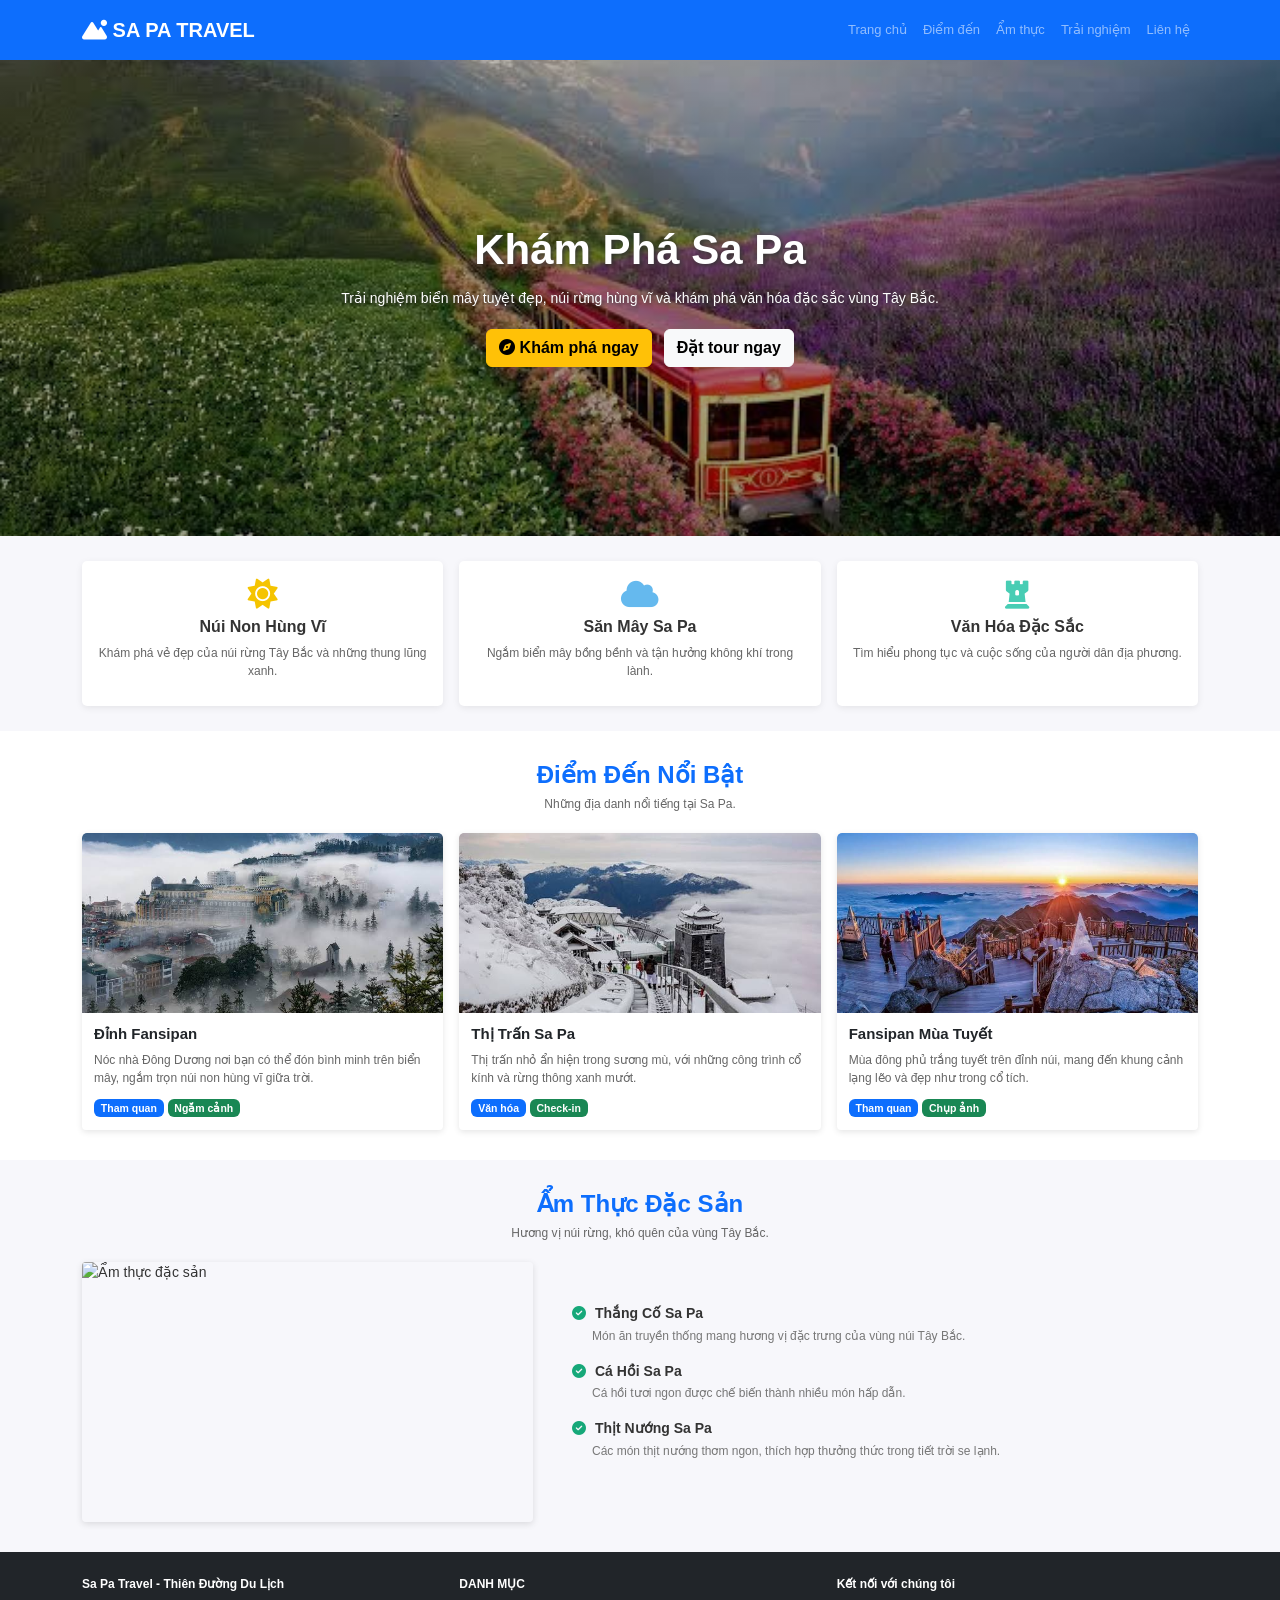
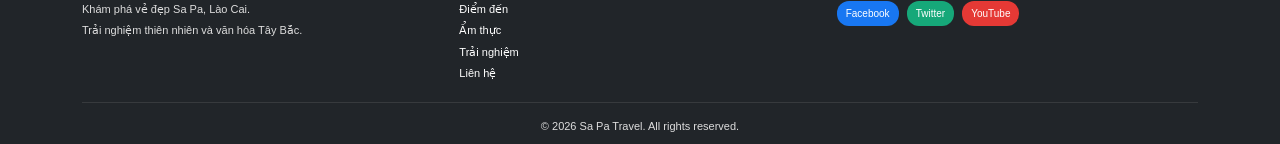
==== index1.html @ f21f4c22 "Update index1.html" ====
<!DOCTYPE html>
<html lang="vi">
<head>
    <meta charset="UTF-8">
    <meta name="viewport" content="width=device-width, initial-scale=1.0">
    <title>Sa Pa Travel</title>

    <link href="https://cdn.jsdelivr.net/npm/bootstrap@5.3.3/dist/css/bootstrap.min.css"
          rel="stylesheet">
    <link rel="stylesheet"
          href="https://cdnjs.cloudflare.com/ajax/libs/font-awesome/6.7.2/css/all.min.css">
    <link rel="stylesheet" href="style1.css">
</head>

<body>

<!-- NAVBAR -->
<nav class="navbar navbar-expand-lg navbar-dark fixed-top">
    <div class="container">
        <a class="navbar-brand fw-bold" href="#home">
            <i class="fa-solid fa-mountain-sun"></i> SA PA TRAVEL
        </a>

        <button class="navbar-toggler" type="button"
                data-bs-toggle="collapse" data-bs-target="#menu">
            <span class="navbar-toggler-icon"></span>
        </button>

        <div class="collapse navbar-collapse" id="menu">
            <ul class="navbar-nav ms-auto">
                <li class="nav-item"><a class="nav-link" href="#home">Trang chủ</a></li>
                <li class="nav-item"><a class="nav-link" href="#places">Điểm đến</a></li>
                <li class="nav-item"><a class="nav-link" href="#food">Ẩm thực</a></li>
                <li class="nav-item"><a class="nav-link" href="#experience">Trải nghiệm</a></li>
                <li class="nav-item"><a class="nav-link" href="#contact">Liên hệ</a></li>
            </ul>
        </div>
    </div>
</nav>

<!-- BANNER -->
<header class="banner" id="home">
    <div class="banner-content">
        <h1>Khám Phá Sa Pa</h1>
        <p>
            Trải nghiệm biển mây tuyệt đẹp, núi rừng hùng vĩ
            và khám phá văn hóa đặc sắc vùng Tây Bắc.
        </p>
        <a href="#places" class="btn btn-warning fw-bold">
            <i class="fa-solid fa-compass"></i> Khám phá ngay
        </a>
        <a href="#experience" class="btn btn-light fw-bold ms-2">
            Đặt tour ngay
        </a>
    </div>
</header>

<!-- FEATURES -->
<section class="features" id="experience">
    <div class="container">
        <div class="row g-3">

            <div class="col-md-4">
                <div class="feature-card">
                    <i class="fa-solid fa-sun feature-icon sun"></i>
                    <h5>Núi Non Hùng Vĩ</h5>
                    <p>
                        Khám phá vẻ đẹp của núi rừng Tây Bắc
                        và những thung lũng xanh.
                    </p>
                </div>
            </div>

            <div class="col-md-4">
                <div class="feature-card">
                    <i class="fa-solid fa-cloud feature-icon cloud"></i>
                    <h5>Săn Mây Sa Pa</h5>
                    <p>
                        Ngắm biển mây bồng bềnh và tận hưởng
                        không khí trong lành.
                    </p>
                </div>
            </div>

            <div class="col-md-4">
                <div class="feature-card">
                    <i class="fa-solid fa-chess-rook feature-icon culture"></i>
                    <h5>Văn Hóa Đặc Sắc</h5>
                    <p>
                        Tìm hiểu phong tục và cuộc sống của
                        người dân địa phương.
                    </p>
                </div>
            </div>

        </div>
    </div>
</section>

<!-- TOURIST PLACES -->
<section class="section-padding" id="places">
    <div class="container">
        <div class="section-title">
            <h2>Điểm Đến Nổi Bật</h2>
            <p>Những địa danh nổi tiếng tại Sa Pa.</p>
        </div>

        <div class="row g-3">

            <div class="col-md-4">
                <div class="card travel-card h-100">
                    <img
                        src="images 2.jpg"
                        class="card-img-top" alt="Núi Fansipan">
                    <div class="card-body">
                        <h5>Đỉnh Fansipan</h5>
                        <p>
                            Nóc nhà Đông Dương nơi bạn có thể đón bình minh trên biển mây, ngắm trọn núi non hùng vĩ giữa trời.
                        </p>
                        <span class="badge text-bg-primary">Tham quan</span>
                        <span class="badge text-bg-success">Ngắm cảnh</span>
                    </div>
                </div>
            </div>

            <div class="col-md-4">
                <div class="card travel-card h-100">
                    <img
                        src="images (3).jpg"
                        class="card-img-top" alt="Bản làng Sa Pa">
                    <div class="card-body">
                        <h5>Thị Trấn Sa Pa</h5>
                        <p>
                            Thị trấn nhỏ ẩn hiện trong sương mù, với những công trình cổ kính và rừng thông xanh mướt.
                        </p>
                        <span class="badge text-bg-primary">Văn hóa</span>
                        <span class="badge text-bg-success">Check-in</span>
                    </div>
                </div>
            </div>

            <div class="col-md-4">
                <div class="card travel-card h-100">
                    <img
                        src="images 4.jpg"
                        class="card-img-top" alt="Phong cảnh núi rừng">
                    <div class="card-body">
                        <h5>Fansipan Mùa Tuyết</h5>
                        <p>
                            Mùa đông phủ trắng tuyết trên đỉnh núi, mang đến khung cảnh lạng lẽo và đẹp như trong cổ tích.
                        </p>
                        <span class="badge text-bg-primary">Tham quan</span>
                        <span class="badge text-bg-success">Chụp ảnh</span>
                    </div>
                </div>
            </div>

        </div>
    </div>
</section>

<!-- FOOD -->
<section class="food-section" id="food">
    <div class="container">
        <div class="section-title">
            <h2>Ẩm Thực Đặc Sản</h2>
            <p>Hương vị núi rừng, khó quên của vùng Tây Bắc.</p>
        </div>

        <div class="row align-items-center g-4">
            <div class="col-md-5">
                <img
                    src="images 5,jpg"
                    class="food-img" alt="Ẩm thực đặc sản">
            </div>

            <div class="col-md-7">
                <div class="food-list">

                    <div class="food-item">
                        <h6><i class="fa-solid fa-circle-check"></i> Thắng Cố Sa Pa</h6>
                        <p>
                            Món ăn truyền thống mang hương vị đặc trưng
                            của vùng núi Tây Bắc.
                        </p>
                    </div>

                    <div class="food-item">
                        <h6><i class="fa-solid fa-circle-check"></i> Cá Hồi Sa Pa</h6>
                        <p>
                            Cá hồi tươi ngon được chế biến thành nhiều
                            món hấp dẫn.
                        </p>
                    </div>

                    <div class="food-item">
                        <h6><i class="fa-solid fa-circle-check"></i> Thịt Nướng Sa Pa</h6>
                        <p>
                            Các món thịt nướng thơm ngon, thích hợp
                            thưởng thức trong tiết trời se lạnh.
                        </p>
                    </div>

                </div>
            </div>
        </div>
    </div>
</section>

<!-- FOOTER -->
<footer id="contact">
    <div class="container">
        <div class="row g-3">

            <div class="col-md-4">
                <h6>Sa Pa Travel - Thiên Đường Du Lịch</h6>
                <p>Khám phá vẻ đẹp Sa Pa, Lào Cai.</p>
                <p>Trải nghiệm thiên nhiên và văn hóa Tây Bắc.</p>
            </div>

            <div class="col-md-4">
                <h6>DANH MỤC</h6>
                <a href="#places">Điểm đến</a><br>
                <a href="#food">Ẩm thực</a><br>
                <a href="#experience">Trải nghiệm</a><br>
                <a href="#contact">Liên hệ</a>
            </div>

            <div class="col-md-4">
                <h6>Kết nối với chúng tôi</h6>
                <a href="#contact" class="social facebook">Facebook</a>
                <a href="#contact" class="social twitter">Twitter</a>
                <a href="#contact" class="social youtube">YouTube</a>
            </div>

        </div>

        <hr>
        <p class="copyright">
            © 2026 Sa Pa Travel. All rights reserved.
        </p>
    </div>
</footer>

<script src="images 5.jpg"></script>
</body>
</html>
---- style1.css ----
* {
    box-sizing: border-box;
}

html {
    scroll-behavior: smooth;
    scroll-padding-top: 70px;
}

body {
    margin: 0;
    font-family: Arial, sans-serif;
    color: #333;
    font-size: 14px;
}
.navbar {
    padding: 10px 0;
    background-color: #0d6efd;
}

.navbar-brand {
    font-size: 20px;
}

.navbar .nav-link {
    font-size: 13px;
    transition: color 0.3s;
}

.navbar .nav-link:hover {
    color: #ffdd57;
}
.banner {
    background:
        linear-gradient(rgba(0, 0, 0, 0.25), rgba(0, 0, 0, 0.4)),
        url("images\ 1.jpg");

    background-size: cover;
    background-position: center;
    background-repeat: no-repeat;

    min-height: 360px;
    height: 42vw;
    max-height: 480px;
    margin-top: 56px;

    display: flex;
    justify-content: center;
    align-items: center;
    text-align: center;
    color: white;
    padding: 20px;
}

.banner-content {
    max-width: 850px;
}

.banner h1 {
    font-size: 42px;
    font-weight: bold;
    text-shadow: 2px 2px 5px #333;
}

.banner p {
    font-size: 14px;
    margin: 12px auto 20px;
    text-shadow: 1px 1px 4px #333;
}
.features {
    background: #f7f7fb;
    padding: 25px 0;
}

.feature-card {
    height: 100%;
    min-height: 145px;
    background: white;
    text-align: center;
    padding: 18px 15px;
    border-radius: 5px;
    box-shadow: 0 2px 7px rgba(0, 0, 0, 0.08);
}

.feature-icon {
    font-size: 30px;
    display: block;
    margin-bottom: 8px;
}

.sun {
    color: #f5c400;
}

.cloud {
    color: #65b9ee;
}

.culture {
    color: #48cdb4;
}

.feature-card h5 {
    font-size: 16px;
    font-weight: bold;
    margin-bottom: 8px;
}

.feature-card p {
    font-size: 12px;
    color: #666;
    margin-bottom: 0;
}
.section-padding,
.food-section {
    padding: 30px 0;
}

.section-title {
    text-align: center;
    margin-bottom: 20px;
}

.section-title h2 {
    color: #0d6efd;
    font-size: 24px;
    font-weight: bold;
    margin-bottom: 5px;
}

.section-title p {
    color: #666;
    font-size: 12px;
    margin-bottom: 0;
}
.travel-card {
    border: none;
    border-radius: 4px;
    overflow: hidden;
    box-shadow: 0 2px 6px rgba(0, 0, 0, 0.10);
    transition: transform 0.3s;
}

.travel-card:hover {
    transform: translateY(-4px);
}

.card-img-top {
    width: 100%;
    height: 180px;
    object-fit: cover;
}

.travel-card .card-body {
    padding: 12px;
}

.travel-card h5 {
    font-size: 15px;
    font-weight: bold;
    margin-bottom: 8px;
}

.travel-card p {
    color: #666;
    font-size: 12px;
    margin-bottom: 10px;
}
.food-section {
    background: #f7f7fb;
}

.food-img {
    display: block;
    width: 100%;
    height: 260px;
    object-fit: cover;
    border-radius: 4px;
    box-shadow: 0 2px 7px rgba(0, 0, 0, 0.12);
}

.food-list {
    padding-left: 15px;
}

.food-item {
    margin-bottom: 18px;
}

.food-item h6 {
    font-weight: bold;
    font-size: 14px;
    margin-bottom: 5px;
}

.food-item h6 i {
    color: #16a879;
    margin-right: 5px;
}

.food-item p {
    color: #777;
    font-size: 12px;
    margin-left: 20px;
    margin-bottom: 0;
}
footer {
    background: #212529;
    color: white;
    padding: 25px 0 10px;
    font-size: 11px;
}

footer h6 {
    font-size: 12px;
    font-weight: bold;
    margin-bottom: 10px;
}

footer p {
    margin-bottom: 5px;
    color: #ddd;
}

footer a {
    display: inline-block;
    color: white;
    text-decoration: none;
    margin: 0 5px 5px 0;
}

footer a:hover {
    color: #ffc107;
}

footer .social {
    padding: 5px 9px;
    border-radius: 12px;
    font-size: 10px;
}

.facebook {
    background: #1877f2;
}

.twitter {
    background: #16a879;
}

.youtube {
    background: #e53935;
}

footer hr {
    border-color: #777;
    margin: 15px 0;
}

.copyright {
    text-align: center;
    margin-bottom: 0;
}
@media (max-width: 767px) {
    .banner {
        height: 350px;
        min-height: 350px;
    }

    .banner h1 {
        font-size: 30px;
    }

    .banner p {
        font-size: 13px;
    }

    .banner .btn {
        margin: 4px;
    }

    .feature-card {
        min-height: auto;
    }

    .card-img-top {
        height: 200px;
    }

    .food-img {
        height: 220px;
    }

    footer {
        text-align: center;
    }
}
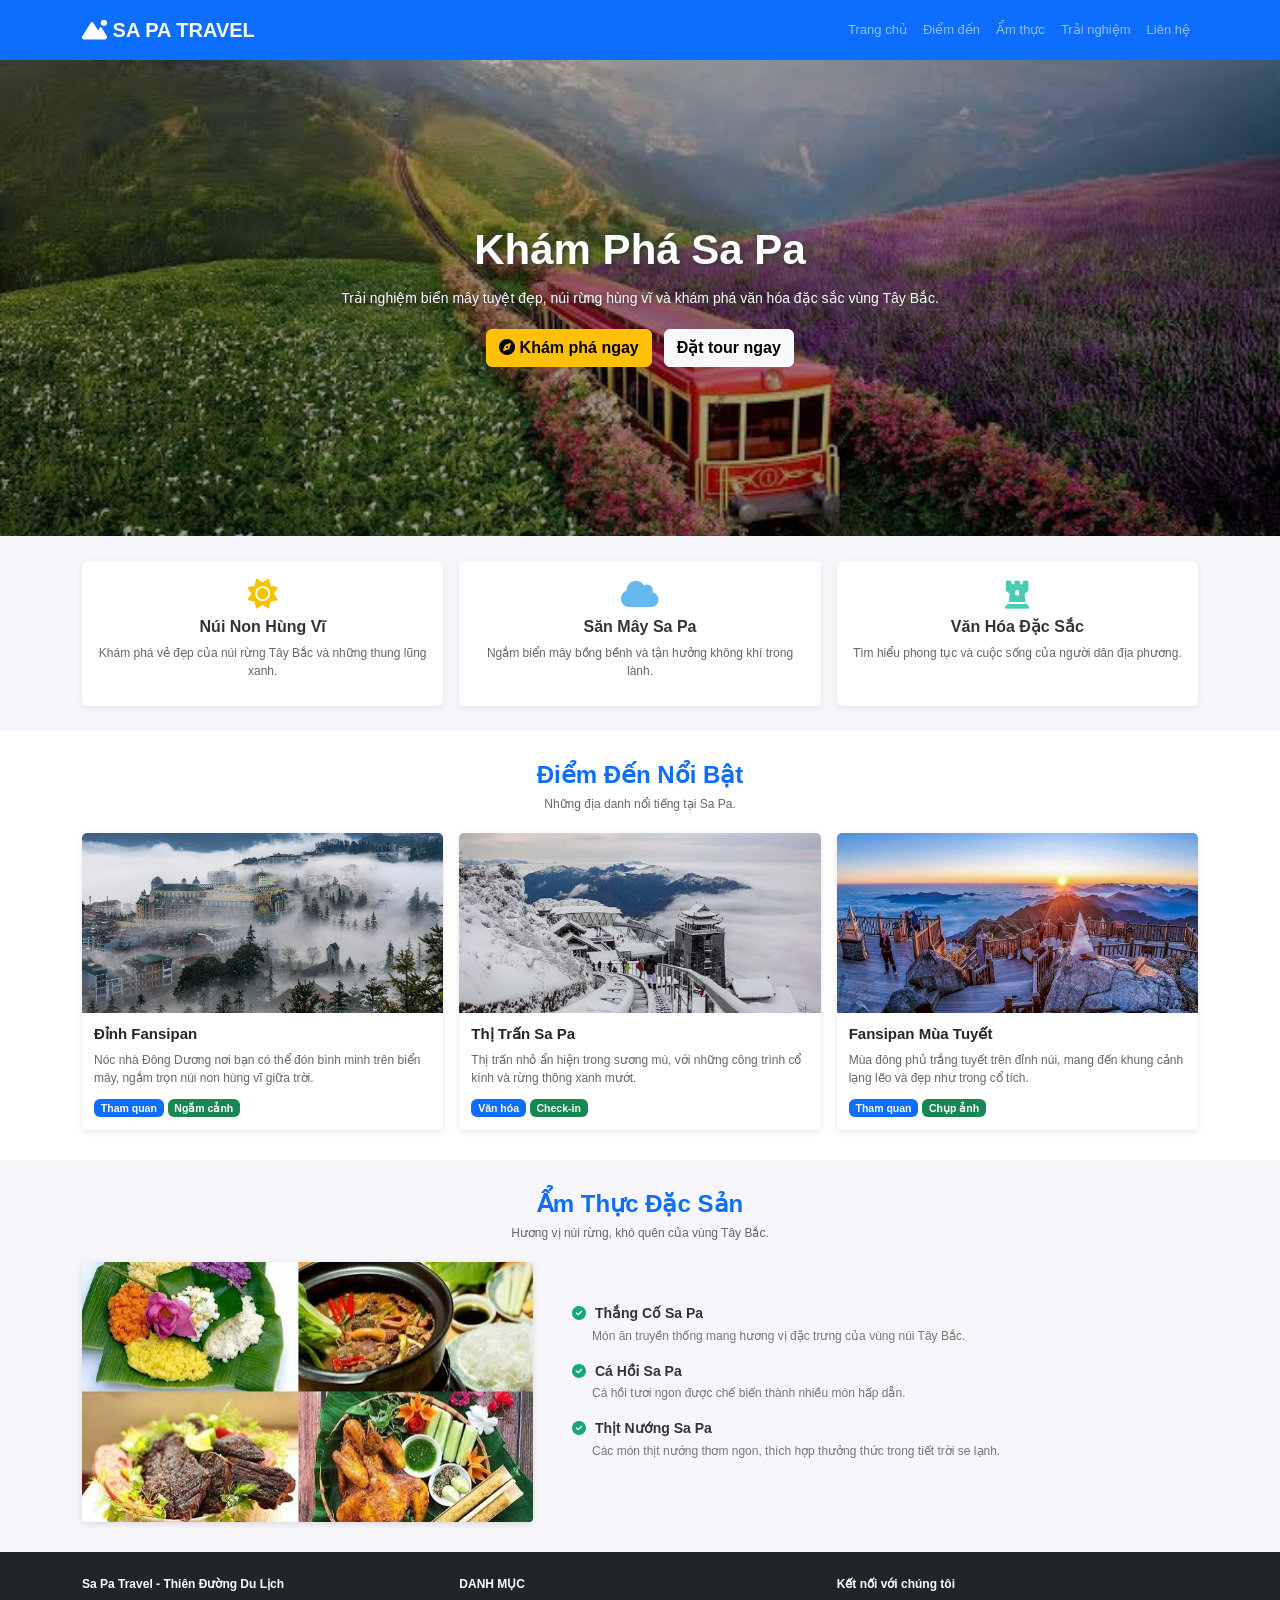
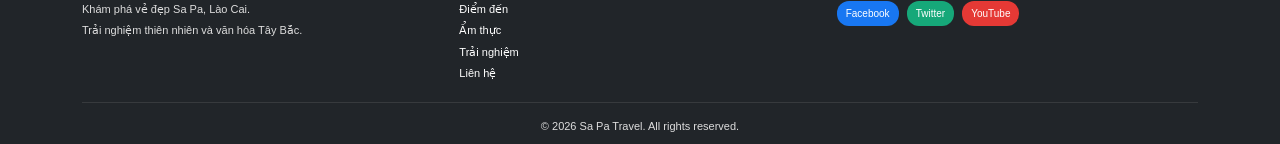
==== commit ef446bf1: "Update index1.html" ====
--- a/index1.html
+++ b/index1.html
@@ -15,7 +15,6 @@
 
 <body>
 
-<!-- NAVBAR -->
 <nav class="navbar navbar-expand-lg navbar-dark fixed-top">
     <div class="container">
         <a class="navbar-brand fw-bold" href="#home">
@@ -39,7 +38,6 @@
     </div>
 </nav>
 
-<!-- BANNER -->
 <header class="banner" id="home">
     <div class="banner-content">
         <h1>Khám Phá Sa Pa</h1>
@@ -55,8 +53,6 @@
         </a>
     </div>
 </header>
-
-<!-- FEATURES -->
 <section class="features" id="experience">
     <div class="container">
         <div class="row g-3">
@@ -97,8 +93,6 @@
         </div>
     </div>
 </section>
-
-<!-- TOURIST PLACES -->
 <section class="section-padding" id="places">
     <div class="container">
         <div class="section-title">
@@ -160,7 +154,6 @@
     </div>
 </section>
 
-<!-- FOOD -->
 <section class="food-section" id="food">
     <div class="container">
         <div class="section-title">
@@ -171,7 +164,7 @@
         <div class="row align-items-center g-4">
             <div class="col-md-5">
                 <img
-                    src="images 5,jpg"
+                    src="images 5.jpg"
                     class="food-img" alt="Ẩm thực đặc sản">
             </div>
 
@@ -207,8 +200,6 @@
         </div>
     </div>
 </section>
-
-<!-- FOOTER -->
 <footer id="contact">
     <div class="container">
         <div class="row g-3">
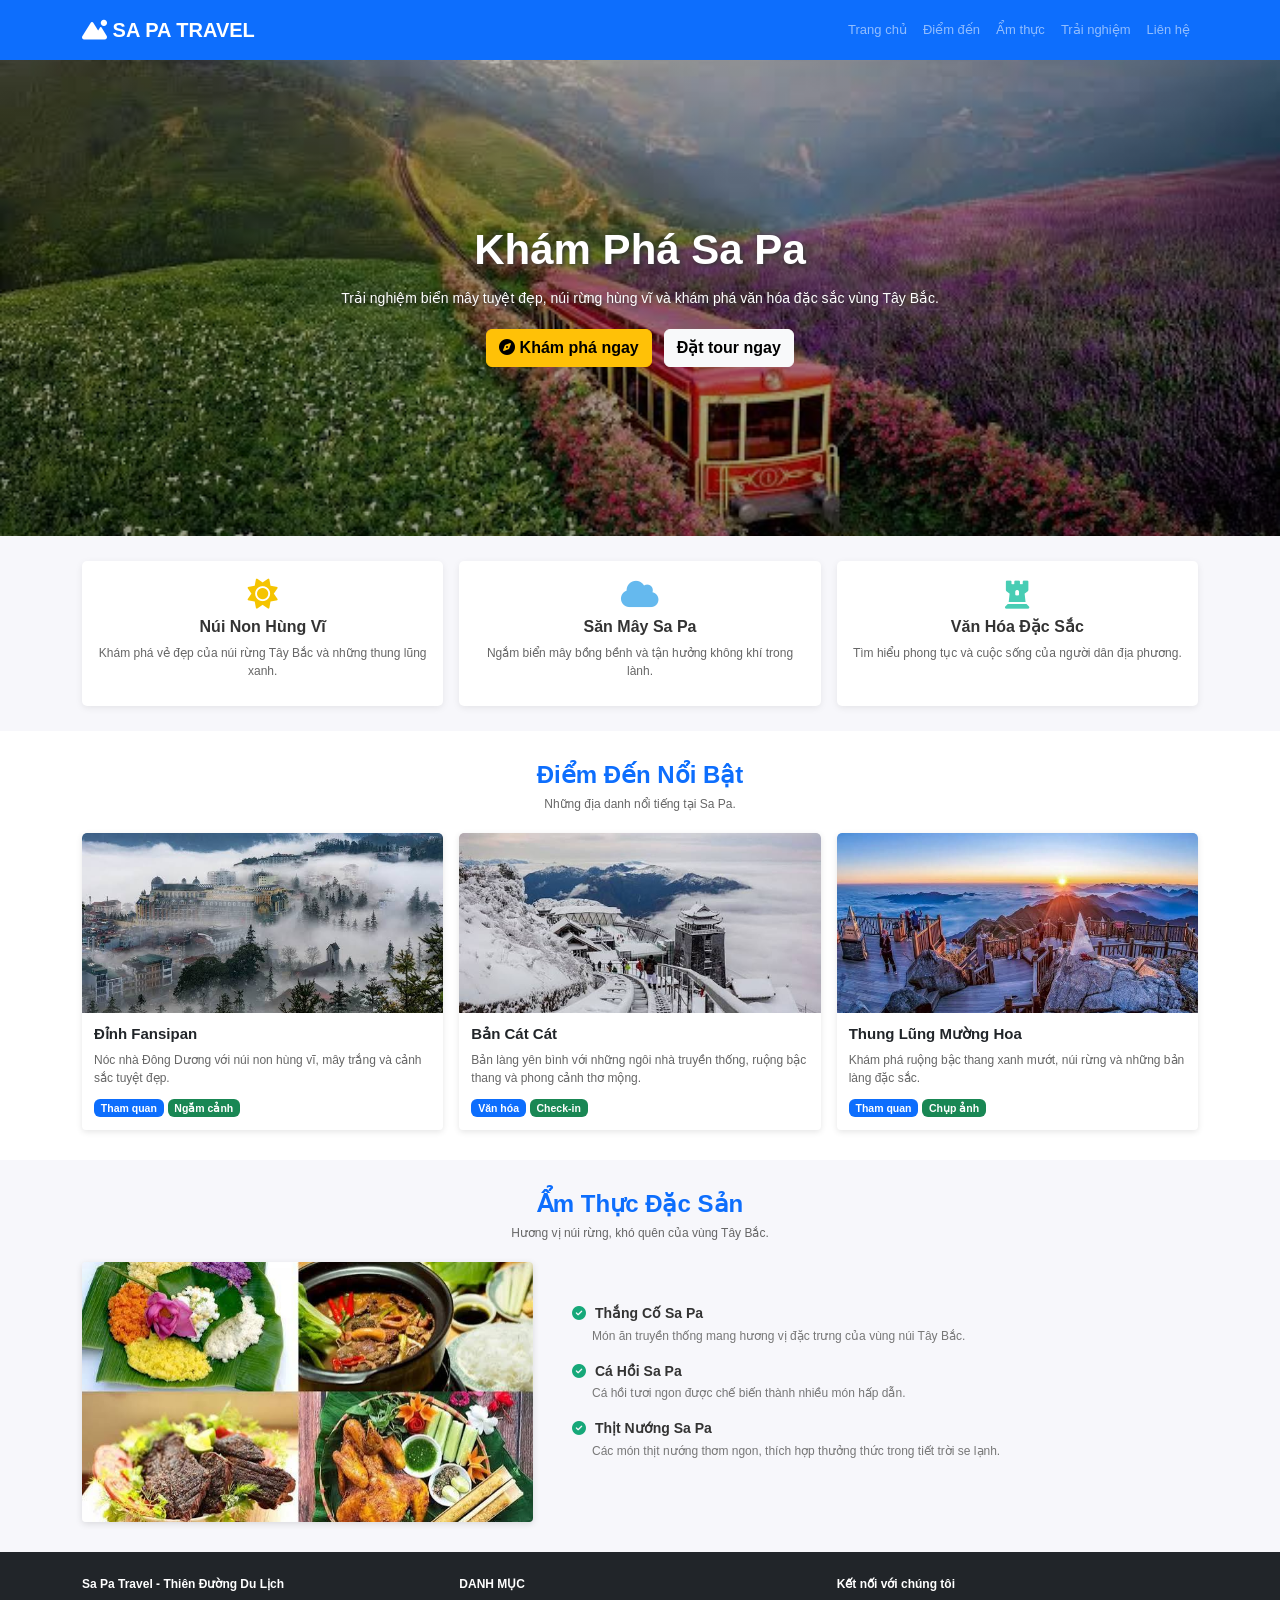
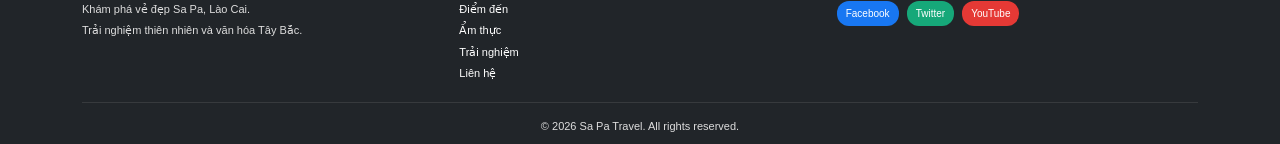
==== commit 78d6c463: "Update index1.html" ====
--- a/index1.html
+++ b/index1.html
@@ -14,7 +14,6 @@
 </head>
 
 <body>
-
 <nav class="navbar navbar-expand-lg navbar-dark fixed-top">
     <div class="container">
         <a class="navbar-brand fw-bold" href="#home">
@@ -37,7 +36,6 @@
         </div>
     </div>
 </nav>
-
 <header class="banner" id="home">
     <div class="banner-content">
         <h1>Khám Phá Sa Pa</h1>
@@ -110,7 +108,8 @@
                     <div class="card-body">
                         <h5>Đỉnh Fansipan</h5>
                         <p>
-                            Nóc nhà Đông Dương nơi bạn có thể đón bình minh trên biển mây, ngắm trọn núi non hùng vĩ giữa trời.
+                            Nóc nhà Đông Dương với núi non hùng vĩ,
+                            mây trắng và cảnh sắc tuyệt đẹp.
                         </p>
                         <span class="badge text-bg-primary">Tham quan</span>
                         <span class="badge text-bg-success">Ngắm cảnh</span>
@@ -124,9 +123,10 @@
                         src="images (3).jpg"
                         class="card-img-top" alt="Bản làng Sa Pa">
                     <div class="card-body">
-                        <h5>Thị Trấn Sa Pa</h5>
-                        <p>
-                            Thị trấn nhỏ ẩn hiện trong sương mù, với những công trình cổ kính và rừng thông xanh mướt.
+                        <h5>Bản Cát Cát</h5>
+                        <p>
+                            Bản làng yên bình với những ngôi nhà truyền thống,
+                            ruộng bậc thang và phong cảnh thơ mộng.
                         </p>
                         <span class="badge text-bg-primary">Văn hóa</span>
                         <span class="badge text-bg-success">Check-in</span>
@@ -140,9 +140,10 @@
                         src="images 4.jpg"
                         class="card-img-top" alt="Phong cảnh núi rừng">
                     <div class="card-body">
-                        <h5>Fansipan Mùa Tuyết</h5>
-                        <p>
-                            Mùa đông phủ trắng tuyết trên đỉnh núi, mang đến khung cảnh lạng lẽo và đẹp như trong cổ tích.
+                        <h5>Thung Lũng Mường Hoa</h5>
+                        <p>
+                            Khám phá ruộng bậc thang xanh mướt,
+                            núi rừng và những bản làng đặc sắc.
                         </p>
                         <span class="badge text-bg-primary">Tham quan</span>
                         <span class="badge text-bg-success">Chụp ảnh</span>
@@ -153,7 +154,6 @@
         </div>
     </div>
 </section>
-
 <section class="food-section" id="food">
     <div class="container">
         <div class="section-title">
@@ -200,6 +200,7 @@
         </div>
     </div>
 </section>
+
 <footer id="contact">
     <div class="container">
         <div class="row g-3">
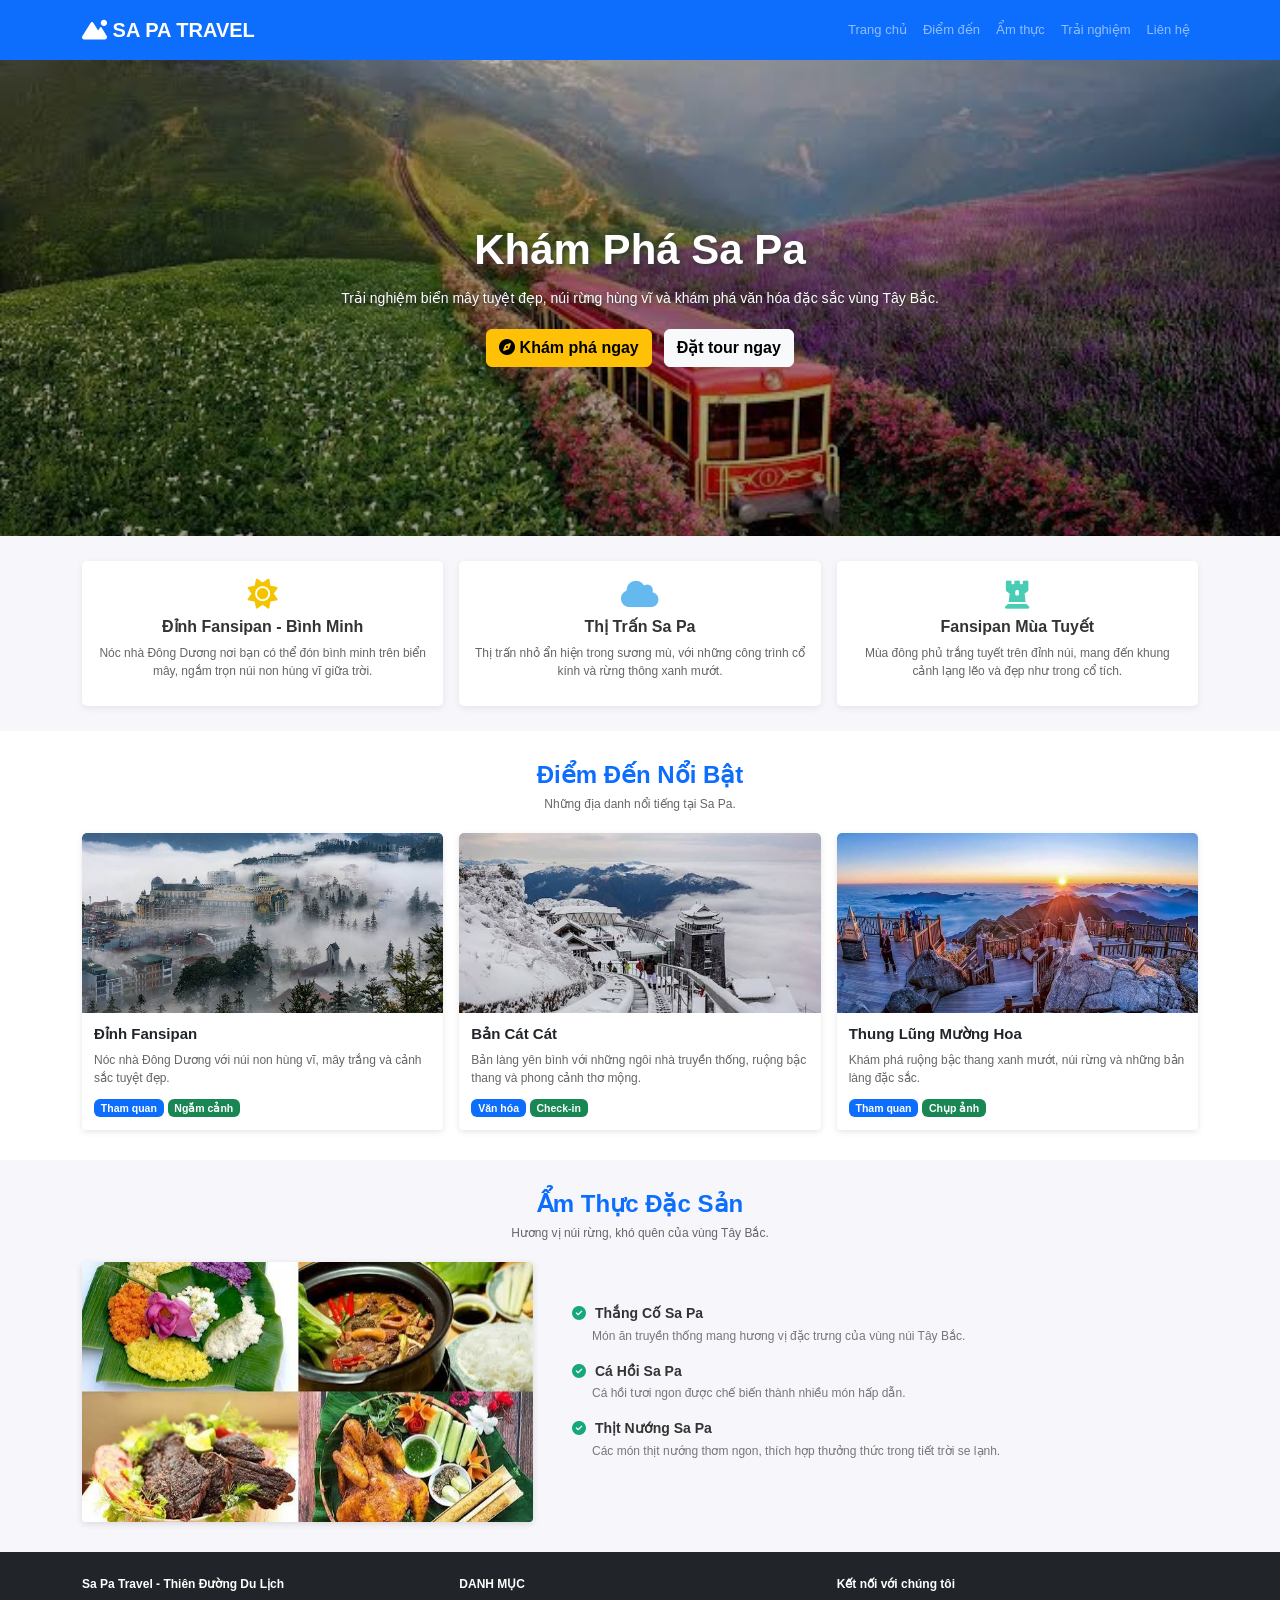
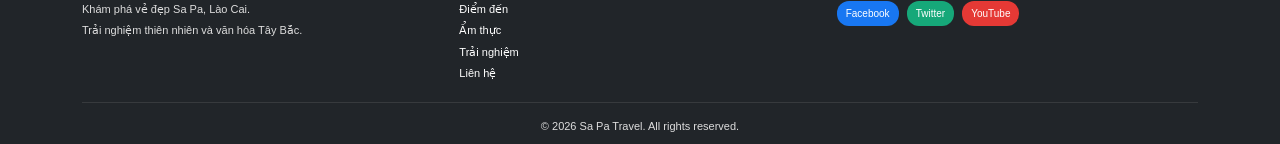
==== commit 234fa7cc: "Update index1.html" ====
--- a/index1.html
+++ b/index1.html
@@ -58,10 +58,9 @@
             <div class="col-md-4">
                 <div class="feature-card">
                     <i class="fa-solid fa-sun feature-icon sun"></i>
-                    <h5>Núi Non Hùng Vĩ</h5>
+                    <h5>Đỉnh Fansipan - Bình Minh</h5>
                     <p>
-                        Khám phá vẻ đẹp của núi rừng Tây Bắc
-                        và những thung lũng xanh.
+                        Nóc nhà Đông Dương nơi bạn có thể đón bình minh trên biển mây, ngắm trọn núi non hùng vĩ giữa trời.
                     </p>
                 </div>
             </div>
@@ -69,10 +68,9 @@
             <div class="col-md-4">
                 <div class="feature-card">
                     <i class="fa-solid fa-cloud feature-icon cloud"></i>
-                    <h5>Săn Mây Sa Pa</h5>
+                    <h5>Thị Trấn Sa Pa</h5>
                     <p>
-                        Ngắm biển mây bồng bềnh và tận hưởng
-                        không khí trong lành.
+                        Thị trấn nhỏ ẩn hiện trong sương mù, với những công trình cổ kính và rừng thông xanh mướt.
                     </p>
                 </div>
             </div>
@@ -80,10 +78,9 @@
             <div class="col-md-4">
                 <div class="feature-card">
                     <i class="fa-solid fa-chess-rook feature-icon culture"></i>
-                    <h5>Văn Hóa Đặc Sắc</h5>
+                    <h5>Fansipan Mùa Tuyết</h5>
                     <p>
-                        Tìm hiểu phong tục và cuộc sống của
-                        người dân địa phương.
+                        Mùa đông phủ trắng tuyết trên đỉnh núi, mang đến khung cảnh lạng lẽo và đẹp như trong cổ tích.
                     </p>
                 </div>
             </div>
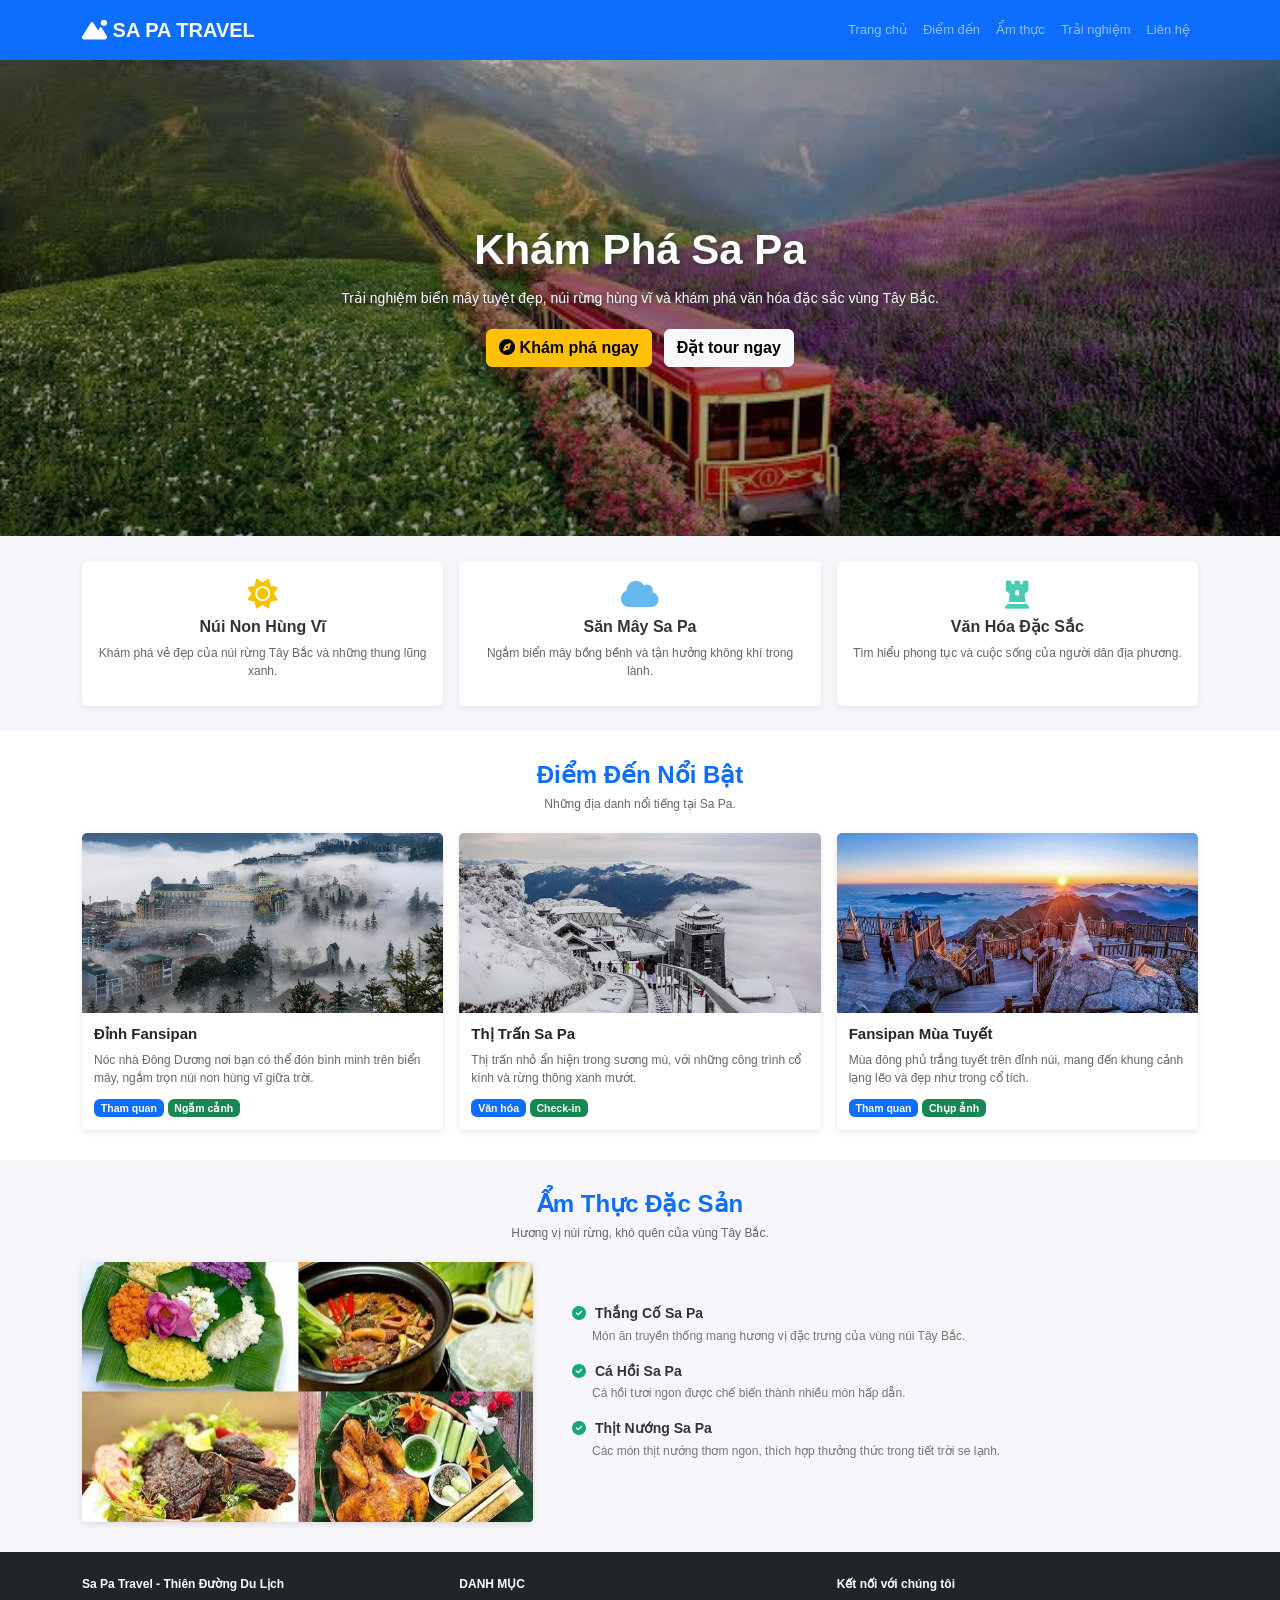
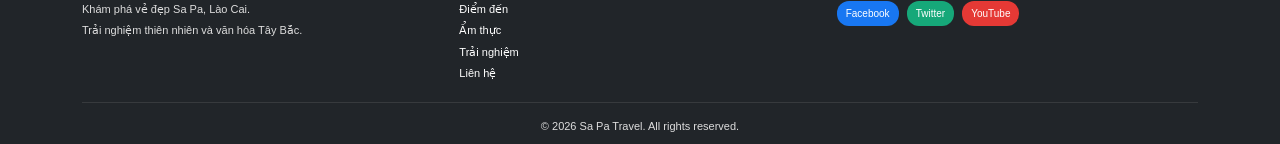
==== commit 5dafab8d: "Update index1.html" ====
--- a/index1.html
+++ b/index1.html
@@ -58,9 +58,10 @@
             <div class="col-md-4">
                 <div class="feature-card">
                     <i class="fa-solid fa-sun feature-icon sun"></i>
-                    <h5>Đỉnh Fansipan - Bình Minh</h5>
+                    <h5>Núi Non Hùng Vĩ</h5>
                     <p>
-                        Nóc nhà Đông Dương nơi bạn có thể đón bình minh trên biển mây, ngắm trọn núi non hùng vĩ giữa trời.
+                        Khám phá vẻ đẹp của núi rừng Tây Bắc
+                        và những thung lũng xanh.
                     </p>
                 </div>
             </div>
@@ -68,9 +69,10 @@
             <div class="col-md-4">
                 <div class="feature-card">
                     <i class="fa-solid fa-cloud feature-icon cloud"></i>
-                    <h5>Thị Trấn Sa Pa</h5>
+                    <h5>Săn Mây Sa Pa</h5>
                     <p>
-                        Thị trấn nhỏ ẩn hiện trong sương mù, với những công trình cổ kính và rừng thông xanh mướt.
+                        Ngắm biển mây bồng bềnh và tận hưởng
+                        không khí trong lành.
                     </p>
                 </div>
             </div>
@@ -78,9 +80,10 @@
             <div class="col-md-4">
                 <div class="feature-card">
                     <i class="fa-solid fa-chess-rook feature-icon culture"></i>
-                    <h5>Fansipan Mùa Tuyết</h5>
+                    <h5>Văn Hóa Đặc Sắc</h5>
                     <p>
-                        Mùa đông phủ trắng tuyết trên đỉnh núi, mang đến khung cảnh lạng lẽo và đẹp như trong cổ tích.
+                        Tìm hiểu phong tục và cuộc sống của
+                        người dân địa phương.
                     </p>
                 </div>
             </div>
@@ -105,8 +108,7 @@
                     <div class="card-body">
                         <h5>Đỉnh Fansipan</h5>
                         <p>
-                            Nóc nhà Đông Dương với núi non hùng vĩ,
-                            mây trắng và cảnh sắc tuyệt đẹp.
+                            Nóc nhà Đông Dương nơi bạn có thể đón bình minh trên biển mây, ngắm trọn núi non hùng vĩ giữa trời.
                         </p>
                         <span class="badge text-bg-primary">Tham quan</span>
                         <span class="badge text-bg-success">Ngắm cảnh</span>
@@ -120,10 +122,9 @@
                         src="images (3).jpg"
                         class="card-img-top" alt="Bản làng Sa Pa">
                     <div class="card-body">
-                        <h5>Bản Cát Cát</h5>
-                        <p>
-                            Bản làng yên bình với những ngôi nhà truyền thống,
-                            ruộng bậc thang và phong cảnh thơ mộng.
+                        <h5>Thị Trấn Sa Pa</h5>
+                        <p>
+                            Thị trấn nhỏ ẩn hiện trong sương mù, với những công trình cổ kính và rừng thông xanh mướt.
                         </p>
                         <span class="badge text-bg-primary">Văn hóa</span>
                         <span class="badge text-bg-success">Check-in</span>
@@ -137,10 +138,9 @@
                         src="images 4.jpg"
                         class="card-img-top" alt="Phong cảnh núi rừng">
                     <div class="card-body">
-                        <h5>Thung Lũng Mường Hoa</h5>
-                        <p>
-                            Khám phá ruộng bậc thang xanh mướt,
-                            núi rừng và những bản làng đặc sắc.
+                        <h5>Fansipan Mùa Tuyết</h5>
+                        <p>
+                            Mùa đông phủ trắng tuyết trên đỉnh núi, mang đến khung cảnh lạng lẽo và đẹp như trong cổ tích.
                         </p>
                         <span class="badge text-bg-primary">Tham quan</span>
                         <span class="badge text-bg-success">Chụp ảnh</span>
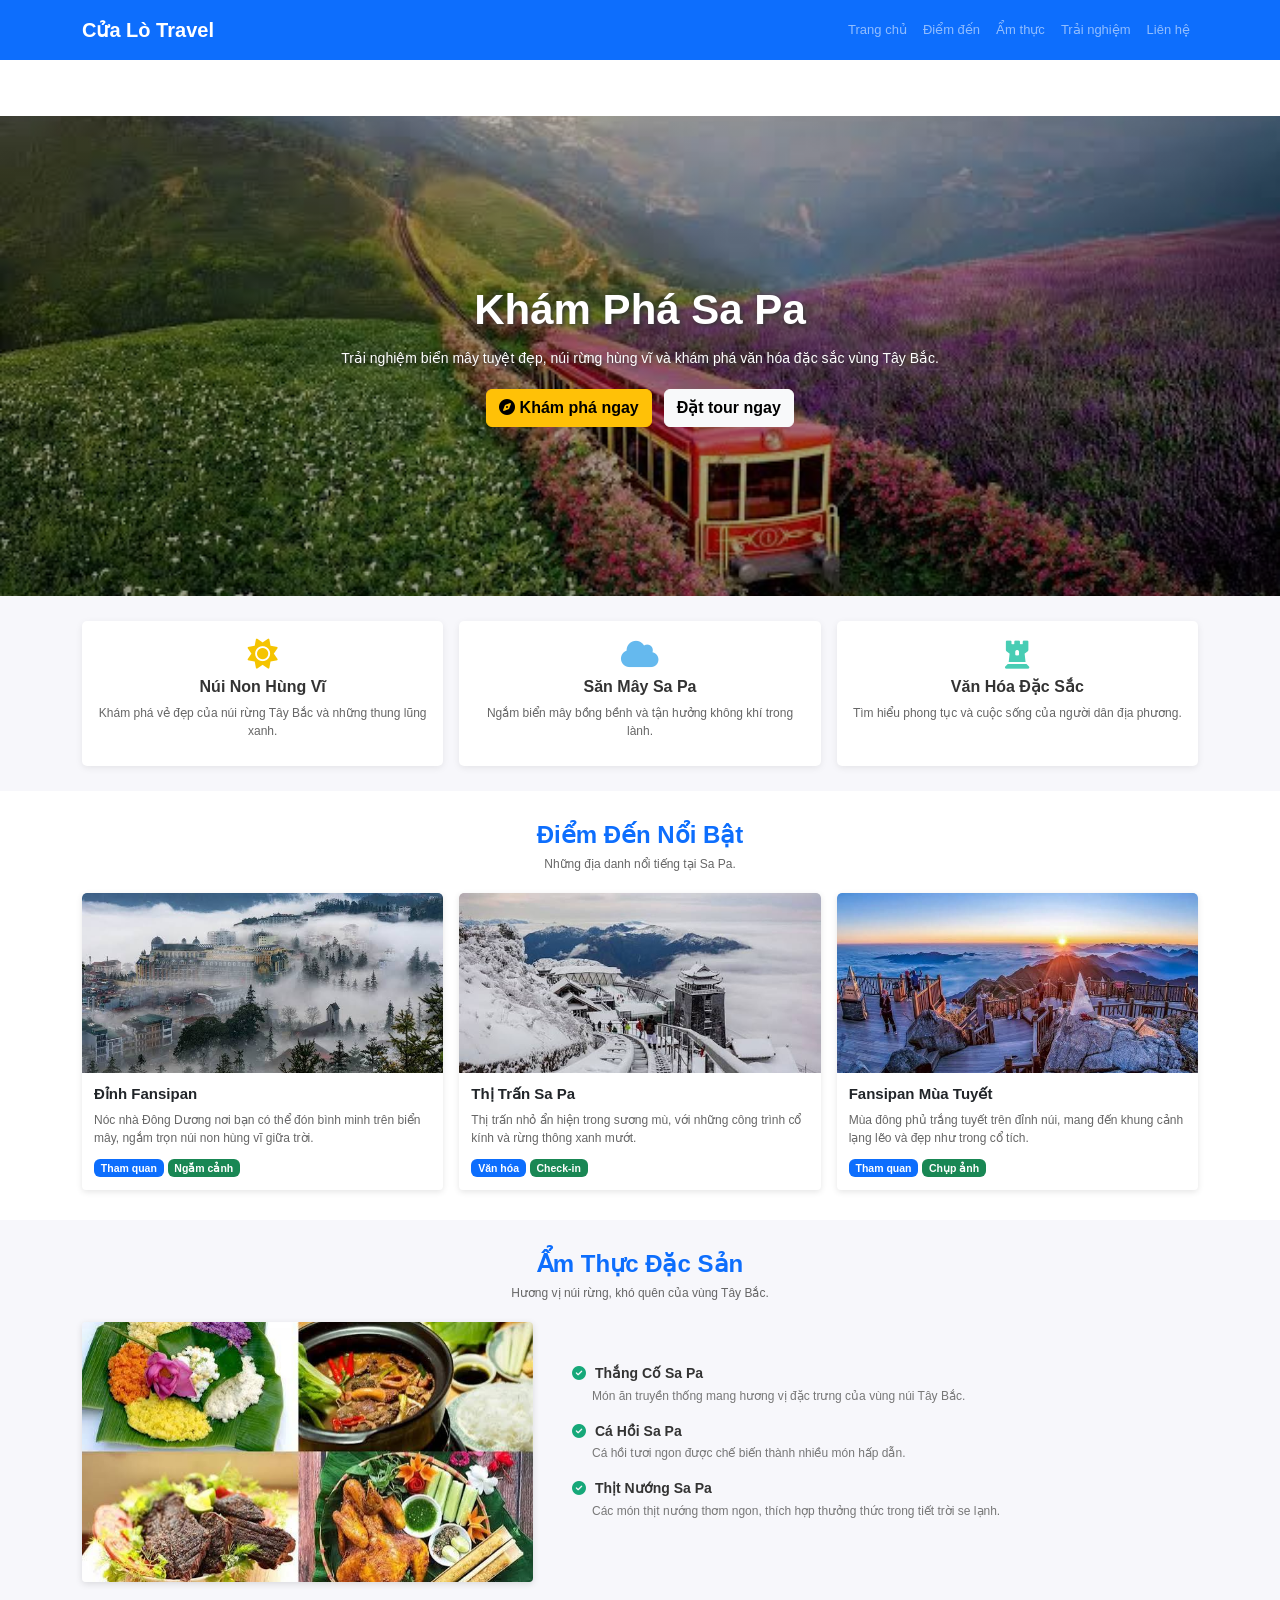
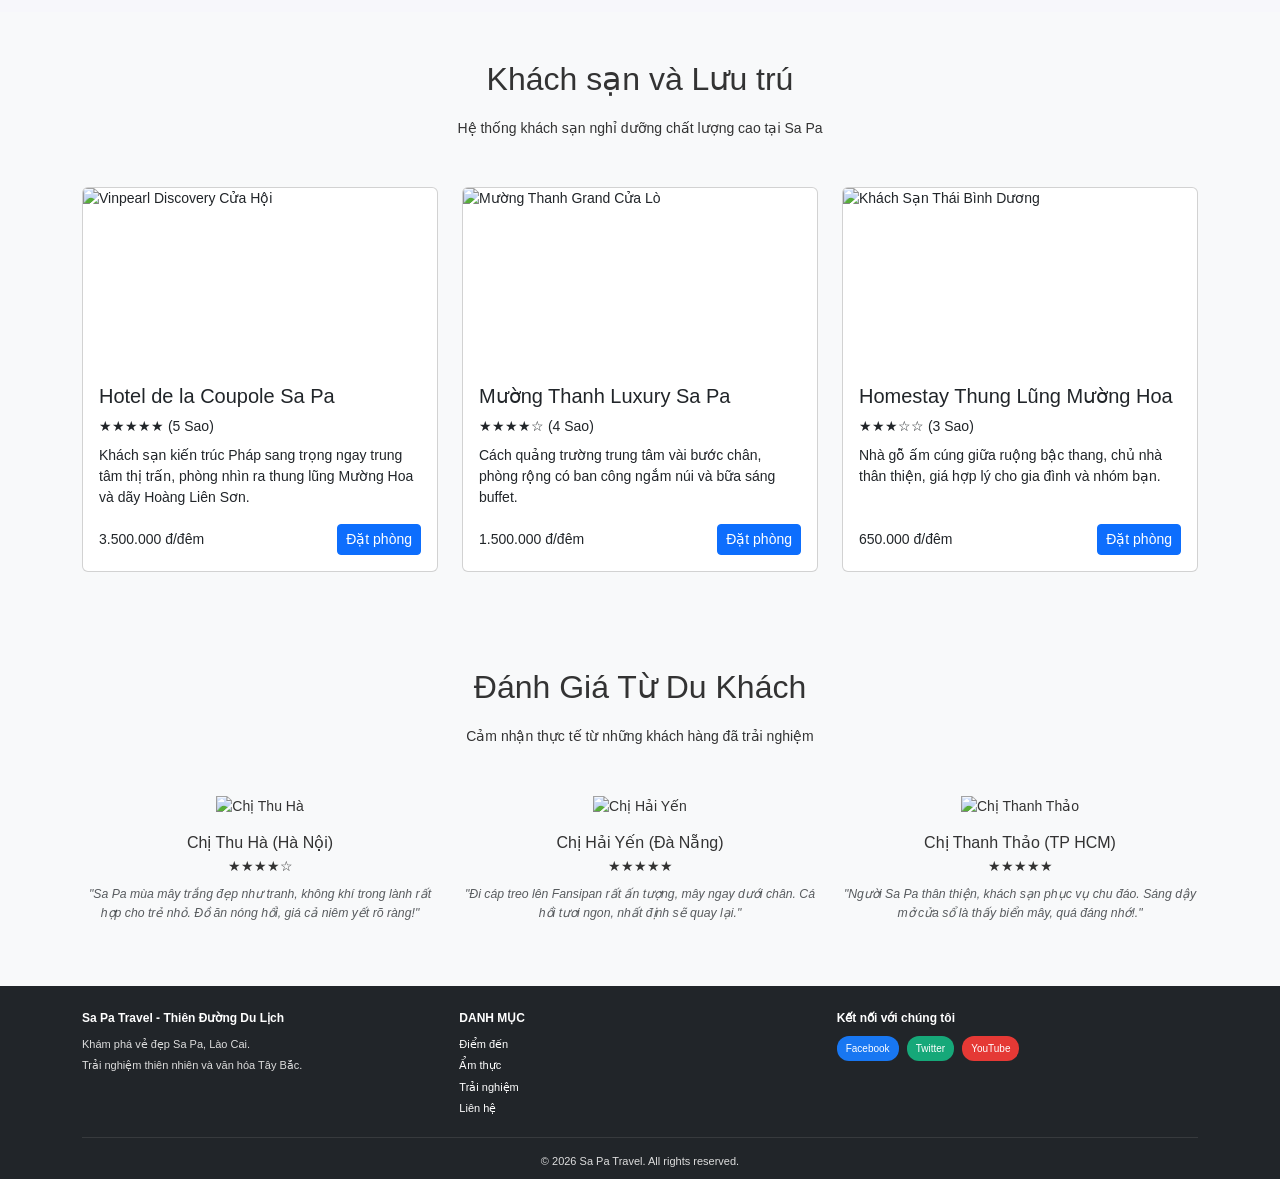
==== commit bb16eaa9: "Update index1.html" ====
--- a/index1.html
+++ b/index1.html
@@ -14,28 +14,23 @@
 </head>
 
 <body>
-<nav class="navbar navbar-expand-lg navbar-dark fixed-top">
-    <div class="container">
-        <a class="navbar-brand fw-bold" href="#home">
-            <i class="fa-solid fa-mountain-sun"></i> SA PA TRAVEL
-        </a>
-
-        <button class="navbar-toggler" type="button"
-                data-bs-toggle="collapse" data-bs-target="#menu">
-            <span class="navbar-toggler-icon"></span>
-        </button>
-
-        <div class="collapse navbar-collapse" id="menu">
-            <ul class="navbar-nav ms-auto">
+  <nav class="navbar navbar-expand-lg navbar-dark bg-primary sticky-top">
+    <div class="container">
+      <a class="navbar-brand fw-bold" href="#">Cửa Lò Travel</a>
+      <button class="navbar-toggler" type="button" data-bs-toggle="collapse" data-bs-target="#menu">
+        <span class="navbar-toggler-icon"></span>
+      </button>
+      <div class="collapse navbar-collapse" id="menu">
+        <ul class="navbar-nav ms-auto">
                 <li class="nav-item"><a class="nav-link" href="#home">Trang chủ</a></li>
                 <li class="nav-item"><a class="nav-link" href="#places">Điểm đến</a></li>
                 <li class="nav-item"><a class="nav-link" href="#food">Ẩm thực</a></li>
                 <li class="nav-item"><a class="nav-link" href="#experience">Trải nghiệm</a></li>
                 <li class="nav-item"><a class="nav-link" href="#contact">Liên hệ</a></li>
-            </ul>
-        </div>
-    </div>
-</nav>
+        </ul>
+      </div>
+    </div>
+  </nav>
 <header class="banner" id="home">
     <div class="banner-content">
         <h1>Khám Phá Sa Pa</h1>
@@ -197,6 +192,96 @@
         </div>
     </div>
 </section>
+  <section id="hotels" class="py-5 bg-light">
+    <div class="container">
+      <div class="text-center mb-5">
+        <h2 class="section-title">Khách sạn và Lưu trú</h2>
+        <p class="section-subtitle">Hệ thống khách sạn nghỉ dưỡng chất lượng cao tại Sa Pa</p>
+      </div>
+
+      <div class="row g-4">
+        <div class="col-12 col-md-6 col-lg-4">
+          <div class="card hotel-card h-100">
+            <img src="sapa1.jpg" class="card-img-top" alt="Vinpearl Discovery Cửa Hội">
+            <div class="card-body d-flex flex-column">
+              <h5 class="card-title">Hotel de la Coupole Sa Pa</h5>
+              <div class="stars mb-2">★★★★★ <span class="star-text">(5 Sao)</span></div>
+              <p class="card-text">Khách sạn kiến trúc Pháp sang trọng ngay trung tâm thị trấn, phòng nhìn ra thung lũng Mường Hoa và dãy Hoàng Liên Sơn.</p>
+              <div class="mt-auto d-flex justify-content-between align-items-center">
+                <span class="price">3.500.000 đ/đêm</span>
+                <a href="#" class="btn btn-primary btn-sm">Đặt phòng</a>
+              </div>
+            </div>
+          </div>
+        </div>
+        <div class="col-12 col-md-6 col-lg-4">
+          <div class="card hotel-card h-100">
+            <img src="sapa2.jpg" class="card-img-top" alt="Mường Thanh Grand Cửa Lò">
+            <div class="card-body d-flex flex-column">
+              <h5 class="card-title">Mường Thanh Luxury Sa Pa</h5>
+              <div class="stars mb-2">★★★★☆ <span class="star-text">(4 Sao)</span></div>
+              <p class="card-text">Cách quảng trường trung tâm vài bước chân, phòng rộng có ban công ngắm núi và bữa sáng buffet.</p>
+              <div class="mt-auto d-flex justify-content-between align-items-center">
+                <span class="price">1.500.000 đ/đêm</span>
+                <a href="#" class="btn btn-primary btn-sm">Đặt phòng</a>
+              </div>
+            </div>
+          </div>
+        </div>
+        <div class="col-12 col-md-6 col-lg-4">
+          <div class="card hotel-card h-100">
+            <img src="sapa3.jpg" class="card-img-top" alt="Khách Sạn Thái Bình Dương">
+            <div class="card-body d-flex flex-column">
+              <h5 class="card-title">Homestay Thung Lũng Mường Hoa</h5>
+              <div class="stars mb-2">★★★☆☆ <span class="star-text">(3 Sao)</span></div>
+              <p class="card-text">Nhà gỗ ấm cúng giữa ruộng bậc thang, chủ nhà thân thiện, giá hợp lý cho gia đình và nhóm bạn.</p>
+              <div class="mt-auto d-flex justify-content-between align-items-center">
+                <span class="price">650.000 đ/đêm</span>
+                <a href="#" class="btn btn-primary btn-sm">Đặt phòng</a>
+              </div>
+            </div>
+          </div>
+        </div>
+      </div>
+    </div>
+  </section>
+  <section id="reviews" class="py-5 bg-light">
+    <div class="container">
+      <div class="text-center mb-5">
+        <h2 class="section-title">Đánh Giá Từ Du Khách</h2>
+        <p class="section-subtitle">Cảm nhận thực tế từ những khách hàng đã trải nghiệm</p>
+      </div>
+
+      <div class="row g-4">
+        <div class="col-12 col-md-4">
+          <div class="review-card text-center h-100">
+            <img src="anh(1).jpg" class="avatar" alt="Chị Thu Hà">
+            <h6 class="mt-3 mb-1">Chị Thu Hà (Hà Nội)</h6>
+            <div class="stars mb-2">★★★★☆</div>
+            <p class="fst-italic text-muted small">"Sa Pa mùa mây trắng đẹp như tranh, không khí trong lành rất hợp cho trẻ nhỏ. Đồ ăn nóng hổi, giá cả niêm yết rõ ràng!"</p>
+          </div>
+        </div>
+
+        <div class="col-12 col-md-4">
+          <div class="review-card text-center h-100">
+            <img src="anh(2).jpg" class="avatar" alt="Chị Hải Yến">
+            <h6 class="mt-3 mb-1">Chị Hải Yến (Đà Nẵng)</h6>
+            <div class="stars mb-2">★★★★★</div>
+            <p class="fst-italic text-muted small">"Đi cáp treo lên Fansipan rất ấn tượng, mây ngay dưới chân. Cá hồi tươi ngon, nhất định sẽ quay lại."</p>
+          </div>
+        </div>
+
+        <div class="col-12 col-md-4">
+          <div class="review-card text-center h-100">
+            <img src="anh(3).jpg" class="avatar" alt="Chị Thanh Thảo">
+            <h6 class="mt-3 mb-1">Chị Thanh Thảo (TP HCM)</h6>
+            <div class="stars mb-2">★★★★★</div>
+            <p class="fst-italic text-muted small">"Người Sa Pa thân thiện, khách sạn phục vụ chu đáo. Sáng dậy mở cửa sổ là thấy biển mây, quá đáng nhớ!."</p>
+          </div>
+        </div>
+      </div>
+    </div>
+  </section>
 
 <footer id="contact">
     <div class="container">
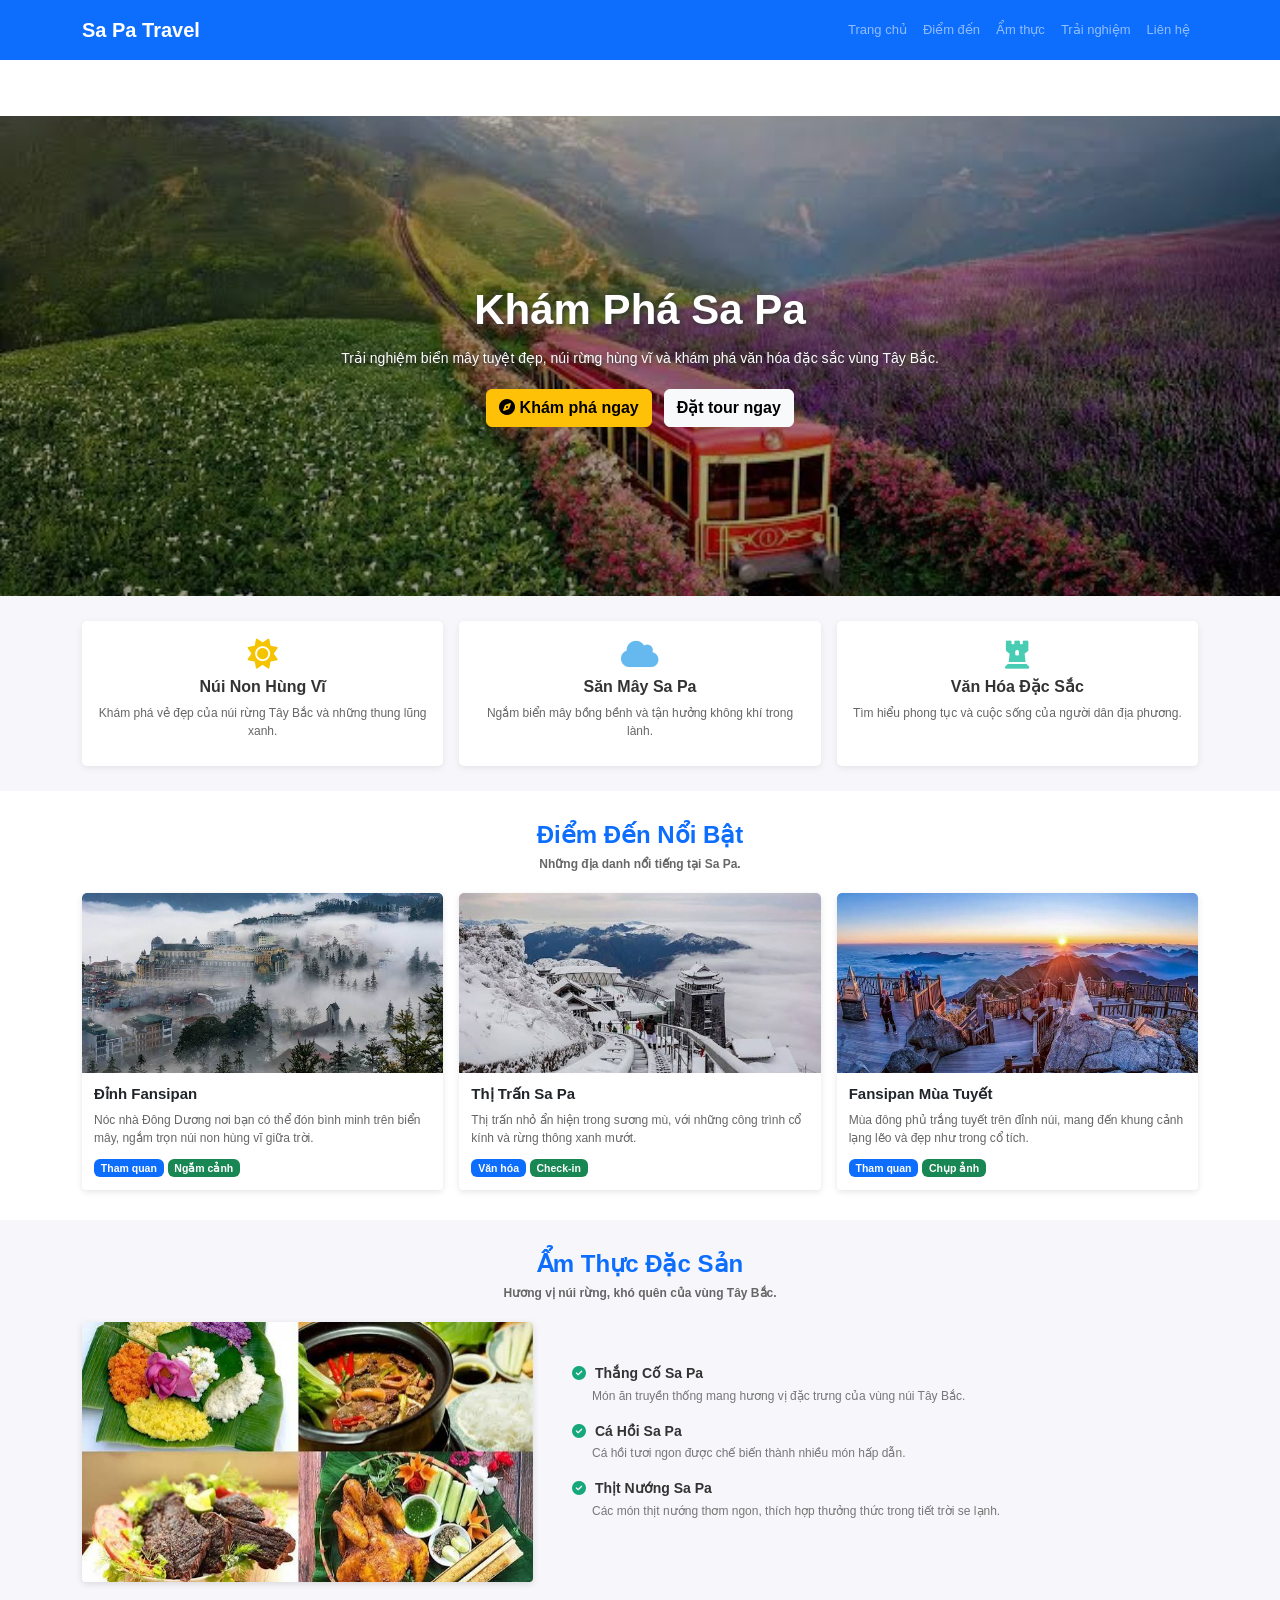
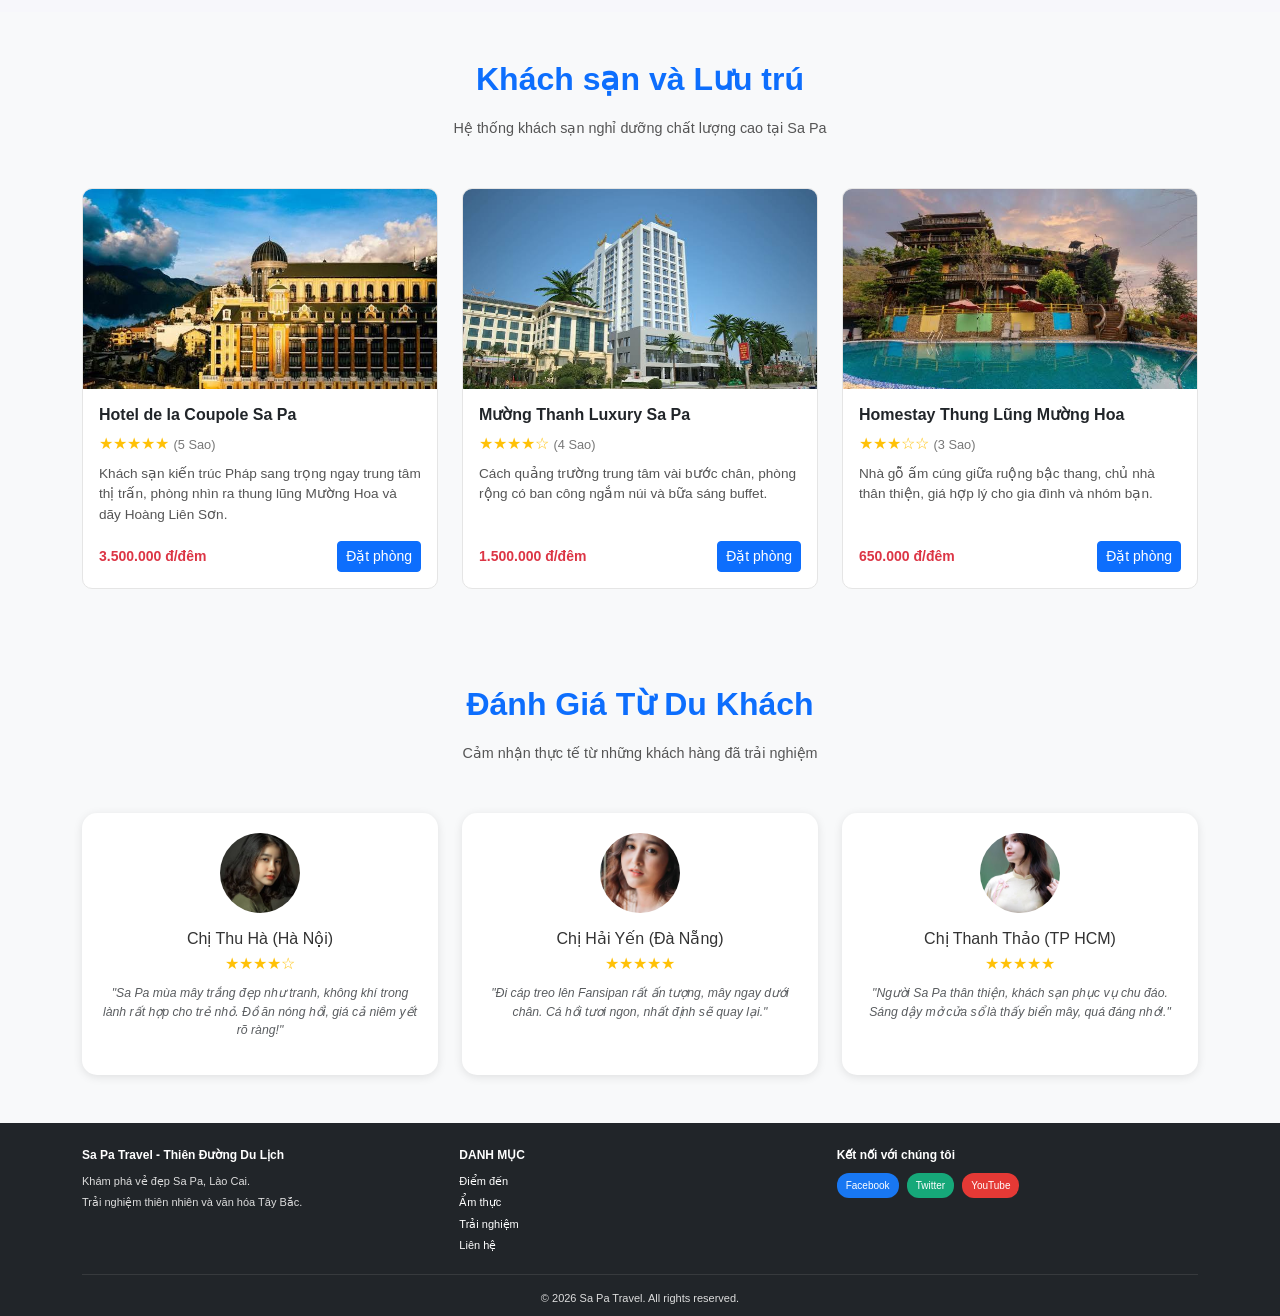
==== commit 2ba51a80: "Update index1.html" ====
--- a/index1.html
+++ b/index1.html
@@ -16,7 +16,7 @@
 <body>
   <nav class="navbar navbar-expand-lg navbar-dark bg-primary sticky-top">
     <div class="container">
-      <a class="navbar-brand fw-bold" href="#">Cửa Lò Travel</a>
+      <a class="navbar-brand fw-bold" href="#">Sa Pa Travel</a>
       <button class="navbar-toggler" type="button" data-bs-toggle="collapse" data-bs-target="#menu">
         <span class="navbar-toggler-icon"></span>
       </button>
--- a/style1.css
+++ b/style1.css
@@ -295,3 +295,60 @@
         text-align: center;
     }
 }
+.section-title {
+  color: #0d6efd;
+  font-weight: 700;
+}
+.section-subtitle {
+  color: #555;
+  font-size: 0.9rem;
+}
+
+.hotel-card {
+  border: 1px solid #e5e5e5;
+  border-radius: 10px;
+  overflow: hidden;
+  transition: transform 0.2s, box-shadow 0.2s;
+}
+.hotel-card:hover {
+  transform: translateY(-5px);
+  box-shadow: 0 8px 20px rgba(0, 0, 0, 0.12);
+}
+.hotel-card .card-img-top {
+  height: 200px;
+  object-fit: cover;
+}
+.hotel-card .card-title {
+  font-size: 1rem;
+  font-weight: 600;
+}
+.hotel-card .card-text {
+  font-size: 0.85rem;
+  color: #555;
+}
+.price {
+  color: #dc3545;
+  font-weight: 700;
+}
+
+.stars {
+  color: #ffc107;
+  font-size: 1rem;
+}
+.star-text {
+  color: #777;
+  font-size: 0.8rem;
+}
+
+.review-card {
+  background: #fff;
+  border-radius: 15px;
+  padding: 20px;
+  box-shadow: 0 2px 10px rgba(0, 0, 0, 0.1);
+}
+.avatar {
+  width: 80px;
+  height: 80px;
+  border-radius: 50%;
+  object-fit: cover;
+}
